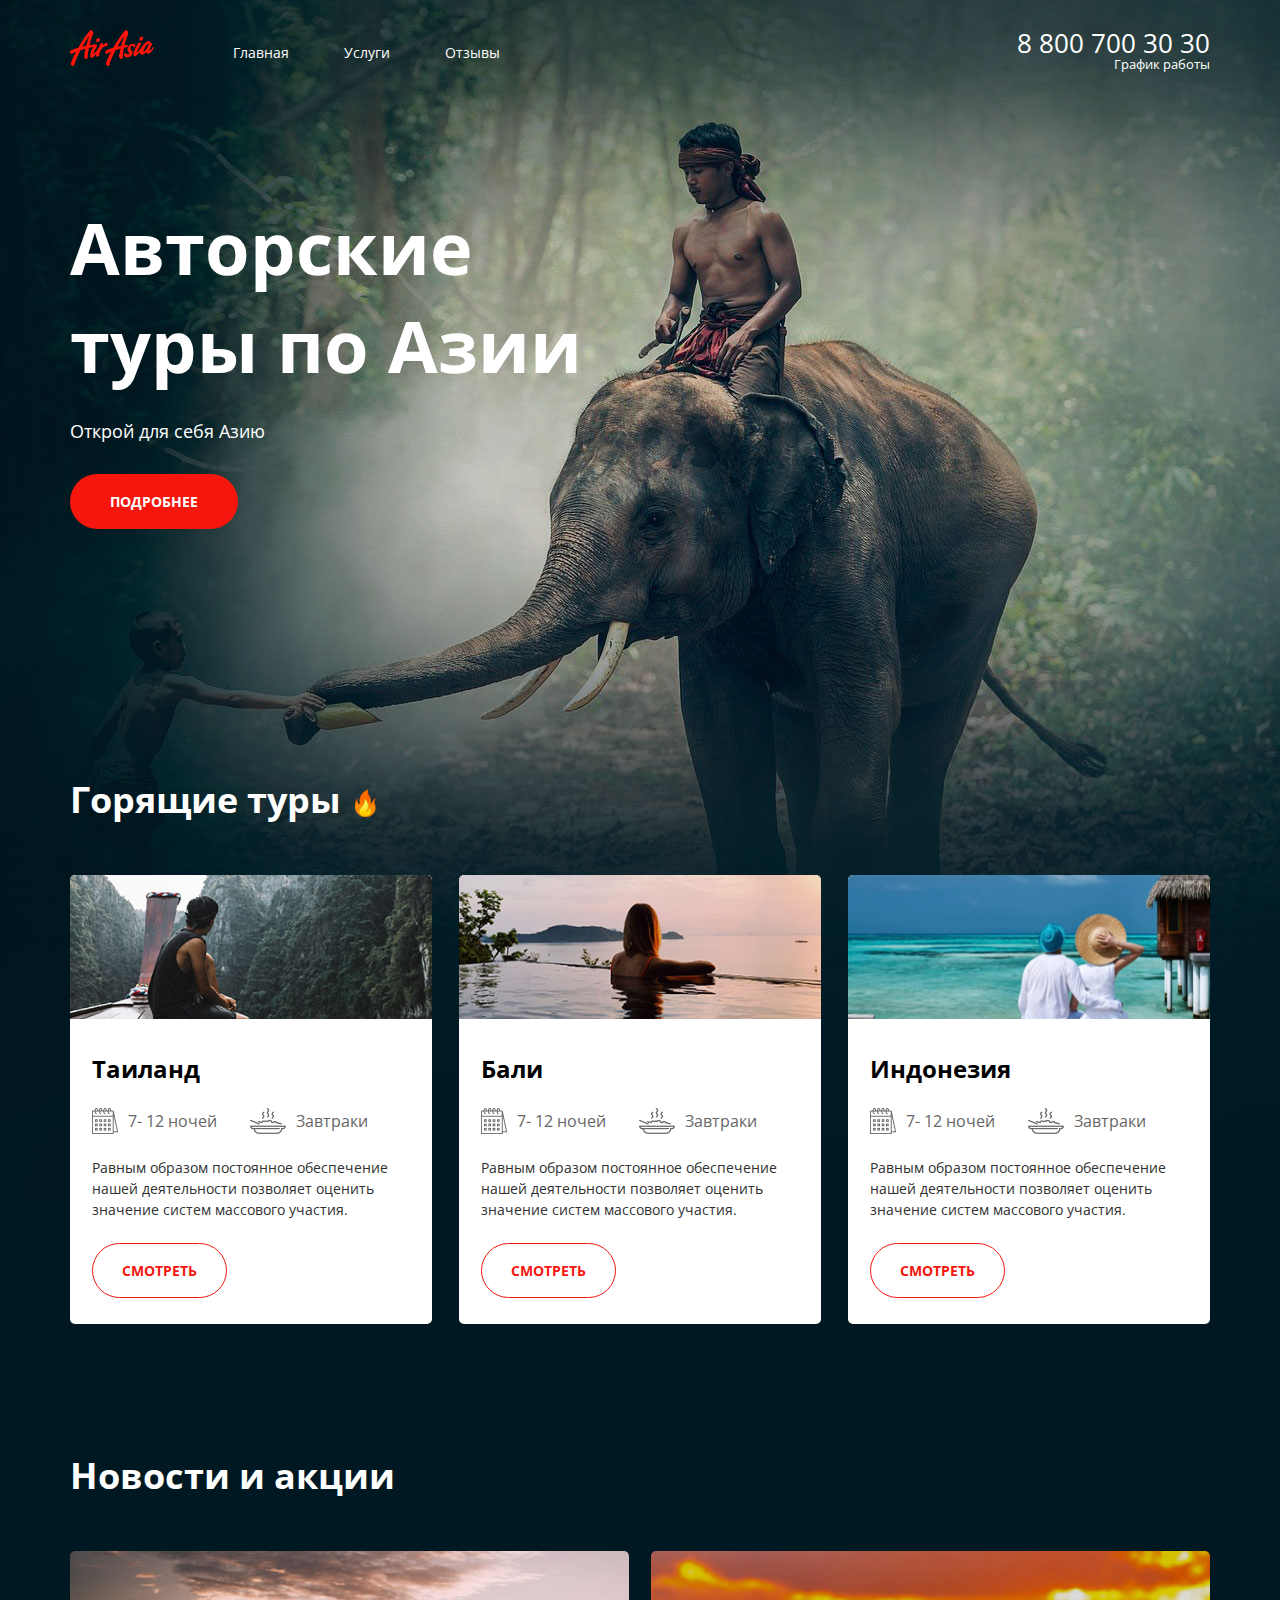
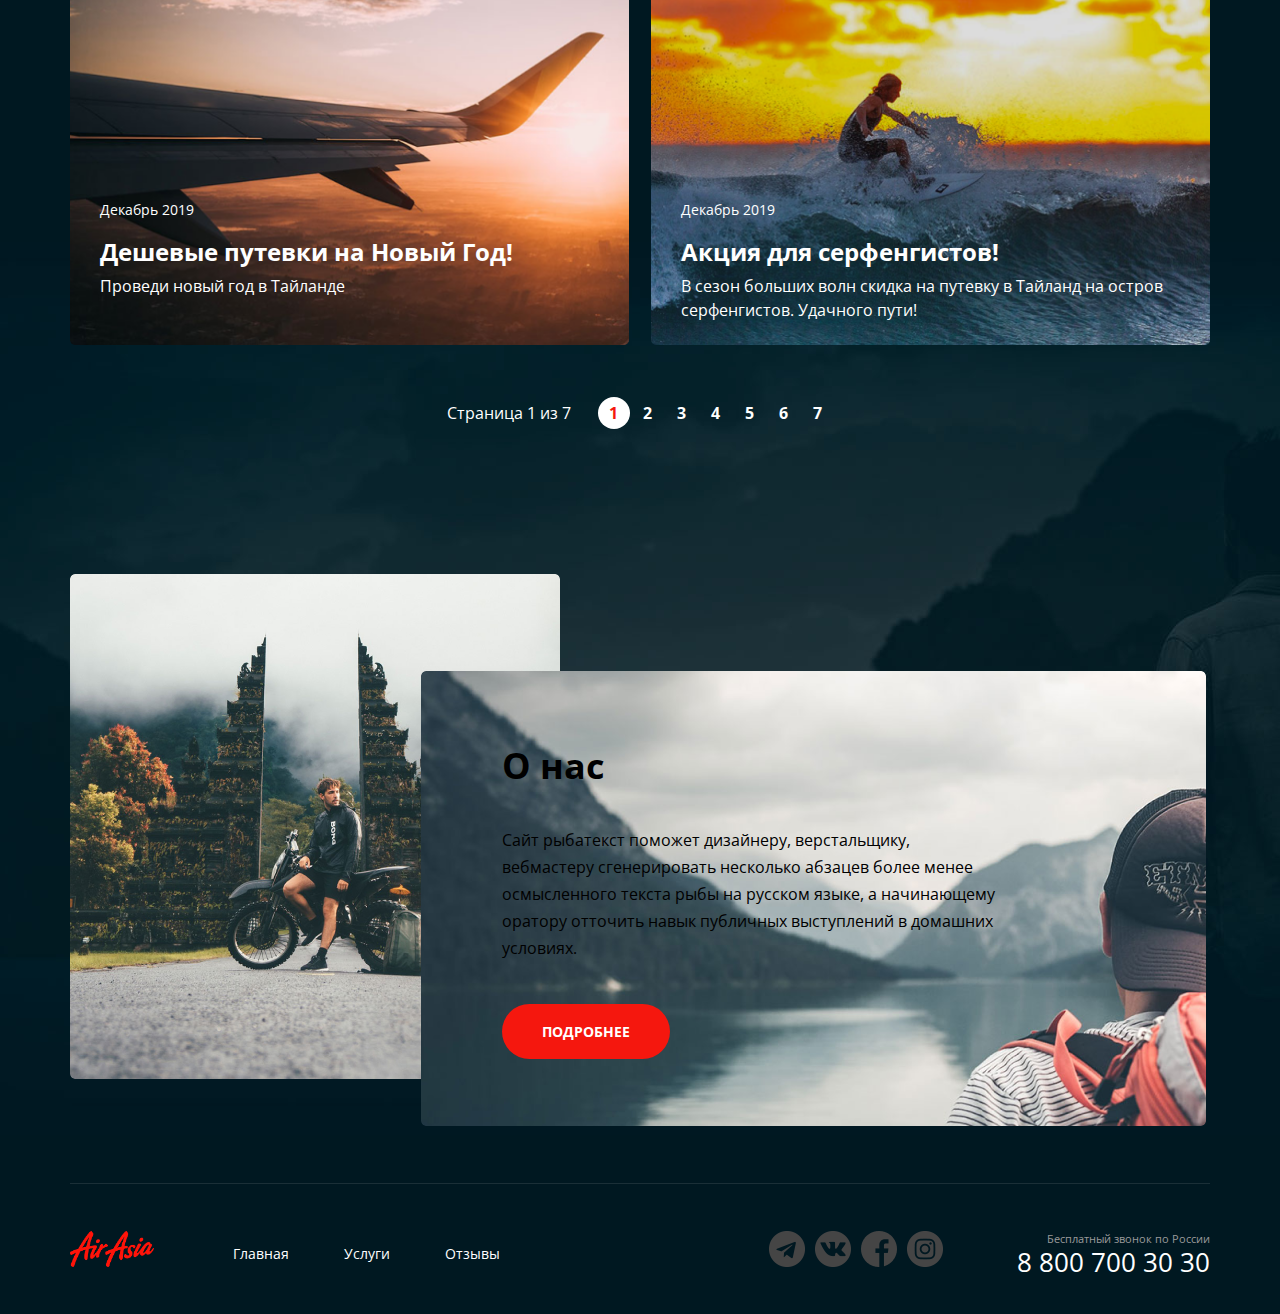
==== about.html @ 53f05a83 "Add files via upload" ====
<!DOCTYPE html>
<html lang="ru">

<head>
  <meta charset="UTF-8">
  <meta http-equiv="X-UA-Compatible" content="IE=edge">
  <meta name="viewport" content="width=1200, initial-scale=1.0">
  <title>Air Asia</title>
  <link rel="stylesheet" href="./style/main.css">
</head>

<body>
  <div class="wrapper main-page-wrapper">

    <section class="hero ">
      <div class="container hero__container">
        <header class="header">
          <div class="header__col">
            <a href="./about.html" class="logo">
              <img src="./img/logo.png" alt="" class="logo__img">
            </a>
            <nav class="menu">
              <ul class="menu__list">
                <li class="menu__item">
                  <a href="./about.html" class="menu__link">Главная</a>
                </li>
                <li class="menu__item">
                  <a href="./services.html" class="menu__link">Услуги</a>
                </li>
                <li class="menu__item">
                  <a href="./reviews.html" class="menu__link">Отзывы</a>
                </li>
              </ul>
            </nav>
          </div>
          <div class="header__col header__col--align-right">
            <adress class="contacts">
              <a href="tel:+78007003030" class="contacts__phone">8 800 700 30 30</a>
              <div class="contacts__info">График работы</div>
            </adress>
          </div>
        </header>
        <div class="hero__promo">
          <h1 class="main-title">Авторские туры по Азии</h1>
          <h4 class="hero__subtitle">Открой для себя Азию</h4>
          <a href="#" class="button">Подробнее</a>
        </div>
      </div>
    </section>
    <section class="offers">
      <div class="container offers__container">
        <h2 class="title title--fire">Горящие туры</h2>
        <ul class="offers__list">
          <li class="offers__item offer">
            <img src="./img/river.png" alt="" class="offer__img">
            <div class="offer__content">
              <h5 class="offer__title">Таиланд</h5>
              <ul class="offer__features">
                <li class="offer__feature">
                  <img src="./img/calendar.png" alt="" class="offer__feature-icon">
                  <div class="offer__feature-text">7- 12 ночей</div>
                </li>
                <li class="offer__feature">
                  <img src="./img/meal.png" alt="" class="offer__feature-icon">
                  <div class="offer__feature-text">Завтраки</div>
                </li>
              </ul>
              <div class="offer__text">
                <p>
                  Равным образом постоянное обеспечение нашей деятельности позволяет оценить значение систем массового
                  участия.
                </p>
              </div>
              <div class="button-wrapper">
                <a href="#" class="button button--watch">Смотреть</a>
              </div>
            </div>
          </li>
          <li class="offers__item offer">
            <img src="./img/pool.png" alt="" class="offer__img">
            <div class="offer__content">
              <h5 class="offer__title">Бали</h5>
              <ul class="offer__features">
                <li class="offer__feature">
                  <img src="./img/calendar.png" alt="" class="offer__feature-icon">
                  <div class="offer__feature-text">7- 12 ночей</div>
                </li>
                <li class="offer__feature">
                  <img src="./img/meal.png" alt="" class="offer__feature-icon">
                  <div class="offer__feature-text">Завтраки</div>
                </li>
              </ul>
              <div class="offer__text">
                <p>
                  Равным образом постоянное обеспечение нашей деятельности позволяет оценить значение систем массового
                  участия.
                </p>
              </div>
              <div class="button-wrapper">
                <a href="#" class="button button--watch">Смотреть</a>
              </div>
            </div>
          </li>
          <li class="offers__item offer">
            <img src="./img/ocean.png" alt="" class="offer__img">
            <div class="offer__content">
              <h5 class="offer__title">Индонезия</h5>
              <ul class="offer__features">
                <li class="offer__feature">
                  <img src="./img/calendar.png" alt="" class="offer__feature-icon">
                  <div class="offer__feature-text">7- 12 ночей</div>
                </li>
                <li class="offer__feature">
                  <img src="./img/meal.png" alt="" class="offer__feature-icon">
                  <div class="offer__feature-text">Завтраки</div>
                </li>
              </ul>
              <div class="offer__text">
                <p>
                  Равным образом постоянное обеспечение нашей деятельности позволяет оценить значение систем массового
                  участия.
                </p>
              </div>
              <div class="button-wrapper">
                <a href="#" class="button button--watch">Смотреть</a>
              </div>
            </div>
          </li>
        </ul>
      </div>
    </section>
    <section class="news">
      <div class="container news__container">
        <h2 class="title">Новости и акции</h2>
        <ul class="news__list">
          <li class="news__item single-news">
            <img src="./img/plain.png" alt="" class="single-news__img">
            <div class="single-news__content">
              <date class="single-news__date">Декабрь 2019</date>
              <h5 class="single-news__title">Дешевые путевки на Новый Год!</h5>
              <div class="single-news__text">
                <p>Проведи новый год в Тайланде</p>
              </div>
            </div>
          </li>
          <li class="news__item single-news">
            <img src="./img/surfer.png" alt="" class="single-news__img">
            <div class="single-news__content">
              <date class="single-news__date">Декабрь 2019</date>
              <h5 class="single-news__title">Акция для серфенгистов!</h5>
              <div class="single-news__text">
                <p>В сезон больших волн скидка на путевку в Тайланд на остров серфенгистов. Удачного пути!</p>
              </div>
            </div>
          </li>
        </ul>
        <div class="paginator">
          <div class="paginator__display">Страница 1 из 7</div>
          <ul class="paginator__list">
            <li class="paginator__item paginator__item--active">
              <a href="#" class="paginator__link">1</a>
            </li>
            <li class="paginator__item">
              <a href="#" class="paginator__link">2</a>
            </li>
            <li class="paginator__item">
              <a href="#" class="paginator__link">3</a>
            </li>
            <li class="paginator__item">
              <a href="#" class="paginator__link">4</a>
            </li>
            <li class="paginator__item">
              <a href="#" class="paginator__link">5</a>
            </li>
            <li class="paginator__item">
              <a href="#" class="paginator__link">6</a>
            </li>
            <li class="paginator__item">
              <a href="#" class="paginator__link">7</a>
            </li>
          </ul>
        </div>
      </div>
    </section>
    <section class="about">
      <div class="container about__container">
        <div class="about__content">
          <div class="about__info">
            <h2 class="title title--dark">О нас</h2>
            <div class="about__text">
              <p>
                Сайт рыбатекст поможет дизайнеру, верстальщику, вебмастеру сгенерировать несколько абзацев более менее
                осмысленного текста рыбы на русском языке, а начинающему оратору отточить навык публичных выступлений
                в домашних условиях.
              </p>
            </div>
            <a href="#" class="button">Подробнее</a>
          </div>
        </div>
      </div>
    </section>

    <footer class="footer-container">
      <div class="container footer-container__content">
        <div class="footer">
          <div class="footer__col">
            <a href="./about.html" class="logo">
              <img src="./img/logo.png" alt="" class="logo__img">
            </a>
            <nav class="menu">
              <ul class="menu__list">
                <li class="menu__item">
                  <a href="./about.html" class="menu__link">Главная</a>
                </li>
                <li class="menu__item">
                  <a href="./services.html" class="menu__link">Услуги</a>
                </li>
                <li class="menu__item">
                  <a href="#" class="menu__link">Отзывы</a>
                </li>
              </ul>
            </nav>
          </div>
          <div class="footer__col footer__col--align-right">
            <ul class="social">
              <li class="social__item social__item--tg">
                <a href="" class="social__link"></a>
              </li>
              <li class="social__item social__item--vk">
                <a href="" class="social__link"></a>
              </li>
              <li class="social__item social__item--fb">
                <a href="" class="social__link"></a>
              </li>
              <li class="social__item social__item--inst">
                <a href="" class="social__link"></a>
              </li>
            </ul>
            <adress class="contacts">
              <div class="contacts__facts">Бесплатный звонок по России</div>
              <a href="tel:+78007003030" class="contacts__phone">8 800 700 30 30</a>
            </adress>
          </div>
        </div>
      </div>
    </footer>
  </div>
</body>

</html>
---- style/main.css ----
@import url(./layout/normalize.css);
@import url('https://fonts.googleapis.com/css2?family=Open+Sans:wght@400;600;700&display=swap');
@import url(./layout/base.css);
@import url(./blocks/main-page.css);
@import url(./blocks/header.css);
@import url(./blocks/hero.css);
@import url(./blocks/offers.css);
@import url(./blocks/news.css);
@import url(./blocks/about.css);
@import url(./blocks/footer.css);
@import url(./blocks/top-line.css);
@import url(./blocks/services.css);
@import url(./blocks/inner-section.css);
@import url(./blocks/welcome-page.css);
@import url(./blocks/reviews.css);
@import url(./blocks/forms.css);
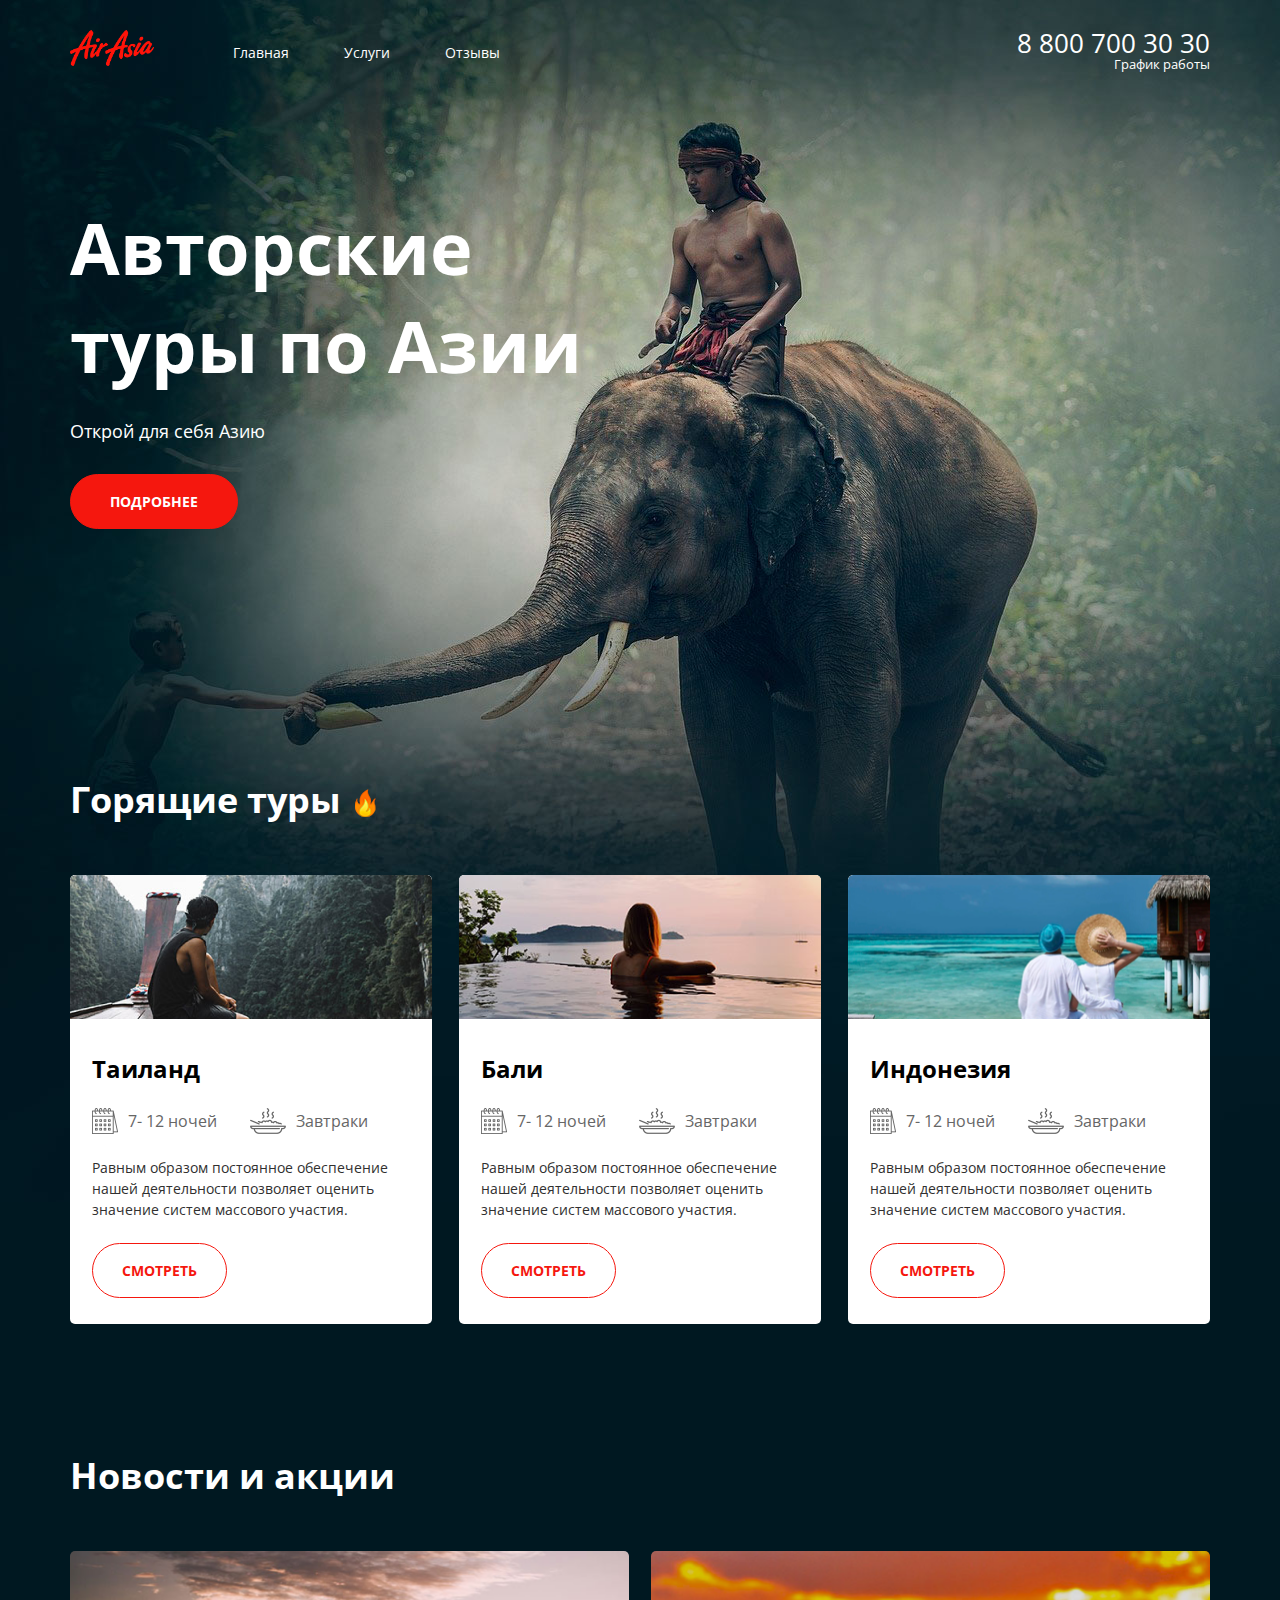
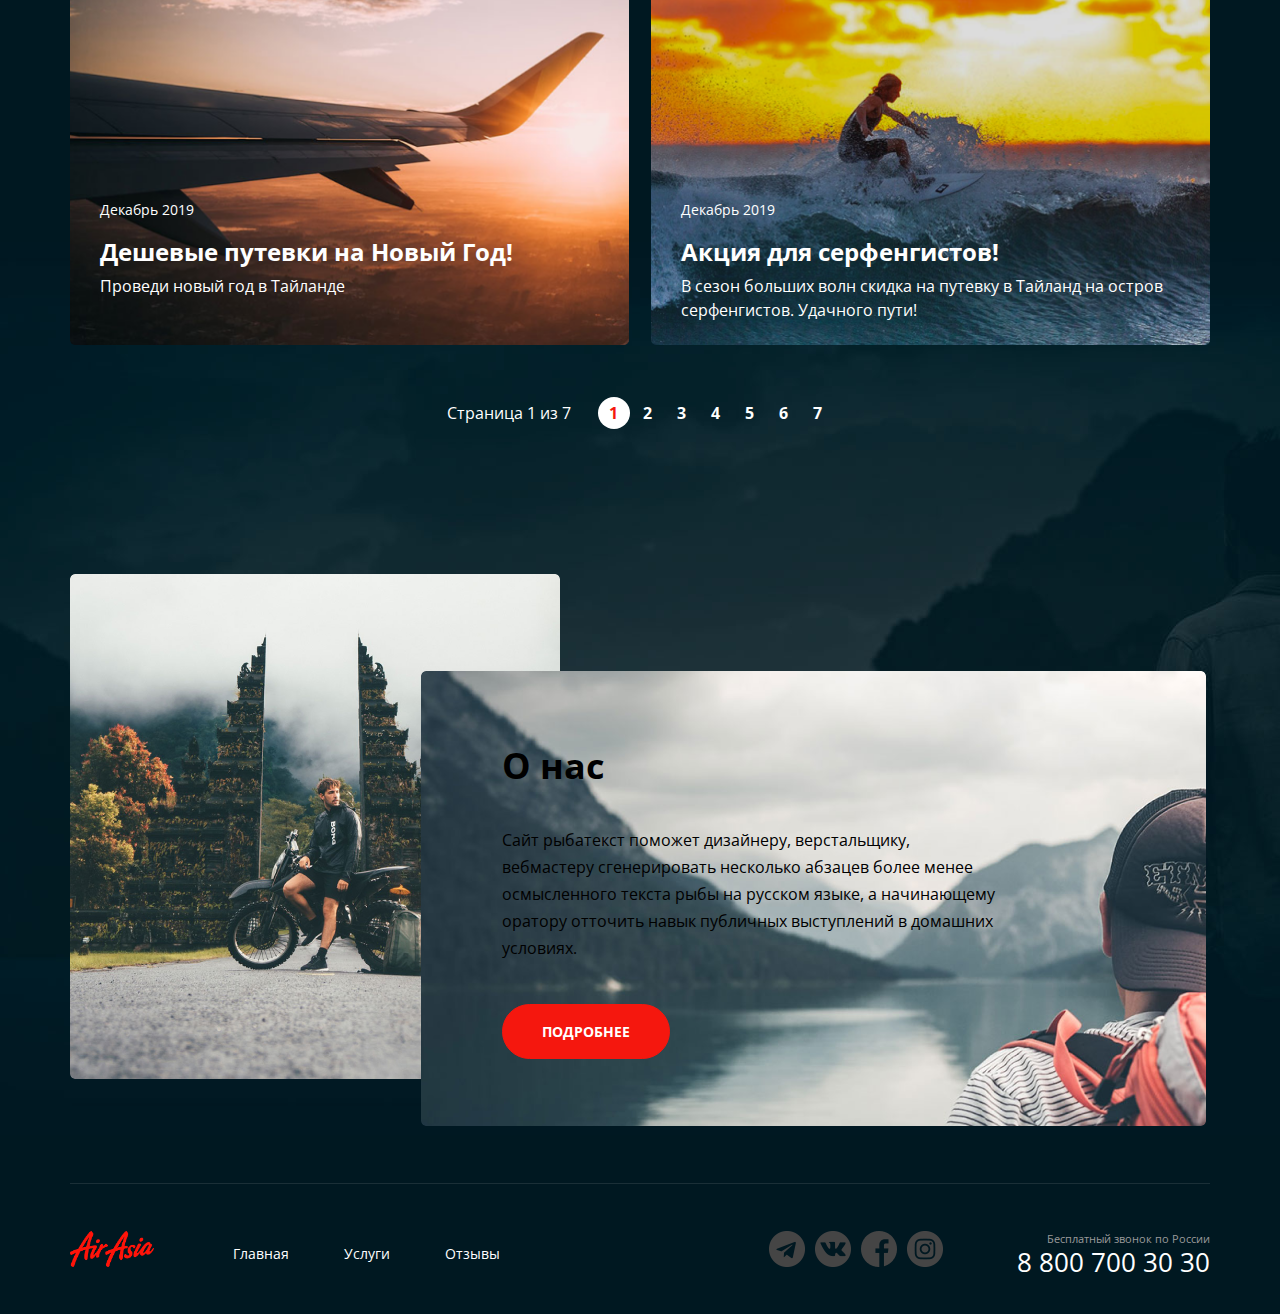
==== commit 8fa017c1: "добавил анимации" ====
--- a/about.html
+++ b/about.html
@@ -57,11 +57,11 @@
               <h5 class="offer__title">Таиланд</h5>
               <ul class="offer__features">
                 <li class="offer__feature">
-                  <img src="./img/calendar.png" alt="" class="offer__feature-icon">
+                  <img src="./img/icons/calendar.png" alt="" class="offer__feature-icon">
                   <div class="offer__feature-text">7- 12 ночей</div>
                 </li>
                 <li class="offer__feature">
-                  <img src="./img/meal.png" alt="" class="offer__feature-icon">
+                  <img src="./img/icons/meal.png" alt="" class="offer__feature-icon">
                   <div class="offer__feature-text">Завтраки</div>
                 </li>
               </ul>
@@ -82,11 +82,11 @@
               <h5 class="offer__title">Бали</h5>
               <ul class="offer__features">
                 <li class="offer__feature">
-                  <img src="./img/calendar.png" alt="" class="offer__feature-icon">
+                  <img src="./img/icons/calendar.png" alt="" class="offer__feature-icon">
                   <div class="offer__feature-text">7- 12 ночей</div>
                 </li>
                 <li class="offer__feature">
-                  <img src="./img/meal.png" alt="" class="offer__feature-icon">
+                  <img src="./img/icons/meal.png" alt="" class="offer__feature-icon">
                   <div class="offer__feature-text">Завтраки</div>
                 </li>
               </ul>
@@ -107,11 +107,11 @@
               <h5 class="offer__title">Индонезия</h5>
               <ul class="offer__features">
                 <li class="offer__feature">
-                  <img src="./img/calendar.png" alt="" class="offer__feature-icon">
+                  <img src="./img/icons/calendar.png" alt="" class="offer__feature-icon">
                   <div class="offer__feature-text">7- 12 ночей</div>
                 </li>
                 <li class="offer__feature">
-                  <img src="./img/meal.png" alt="" class="offer__feature-icon">
+                  <img src="./img/icons/meal.png" alt="" class="offer__feature-icon">
                   <div class="offer__feature-text">Завтраки</div>
                 </li>
               </ul>
@@ -216,7 +216,7 @@
                   <a href="./services.html" class="menu__link">Услуги</a>
                 </li>
                 <li class="menu__item">
-                  <a href="#" class="menu__link">Отзывы</a>
+                  <a href="./reviews.html" class="menu__link">Отзывы</a>
                 </li>
               </ul>
             </nav>
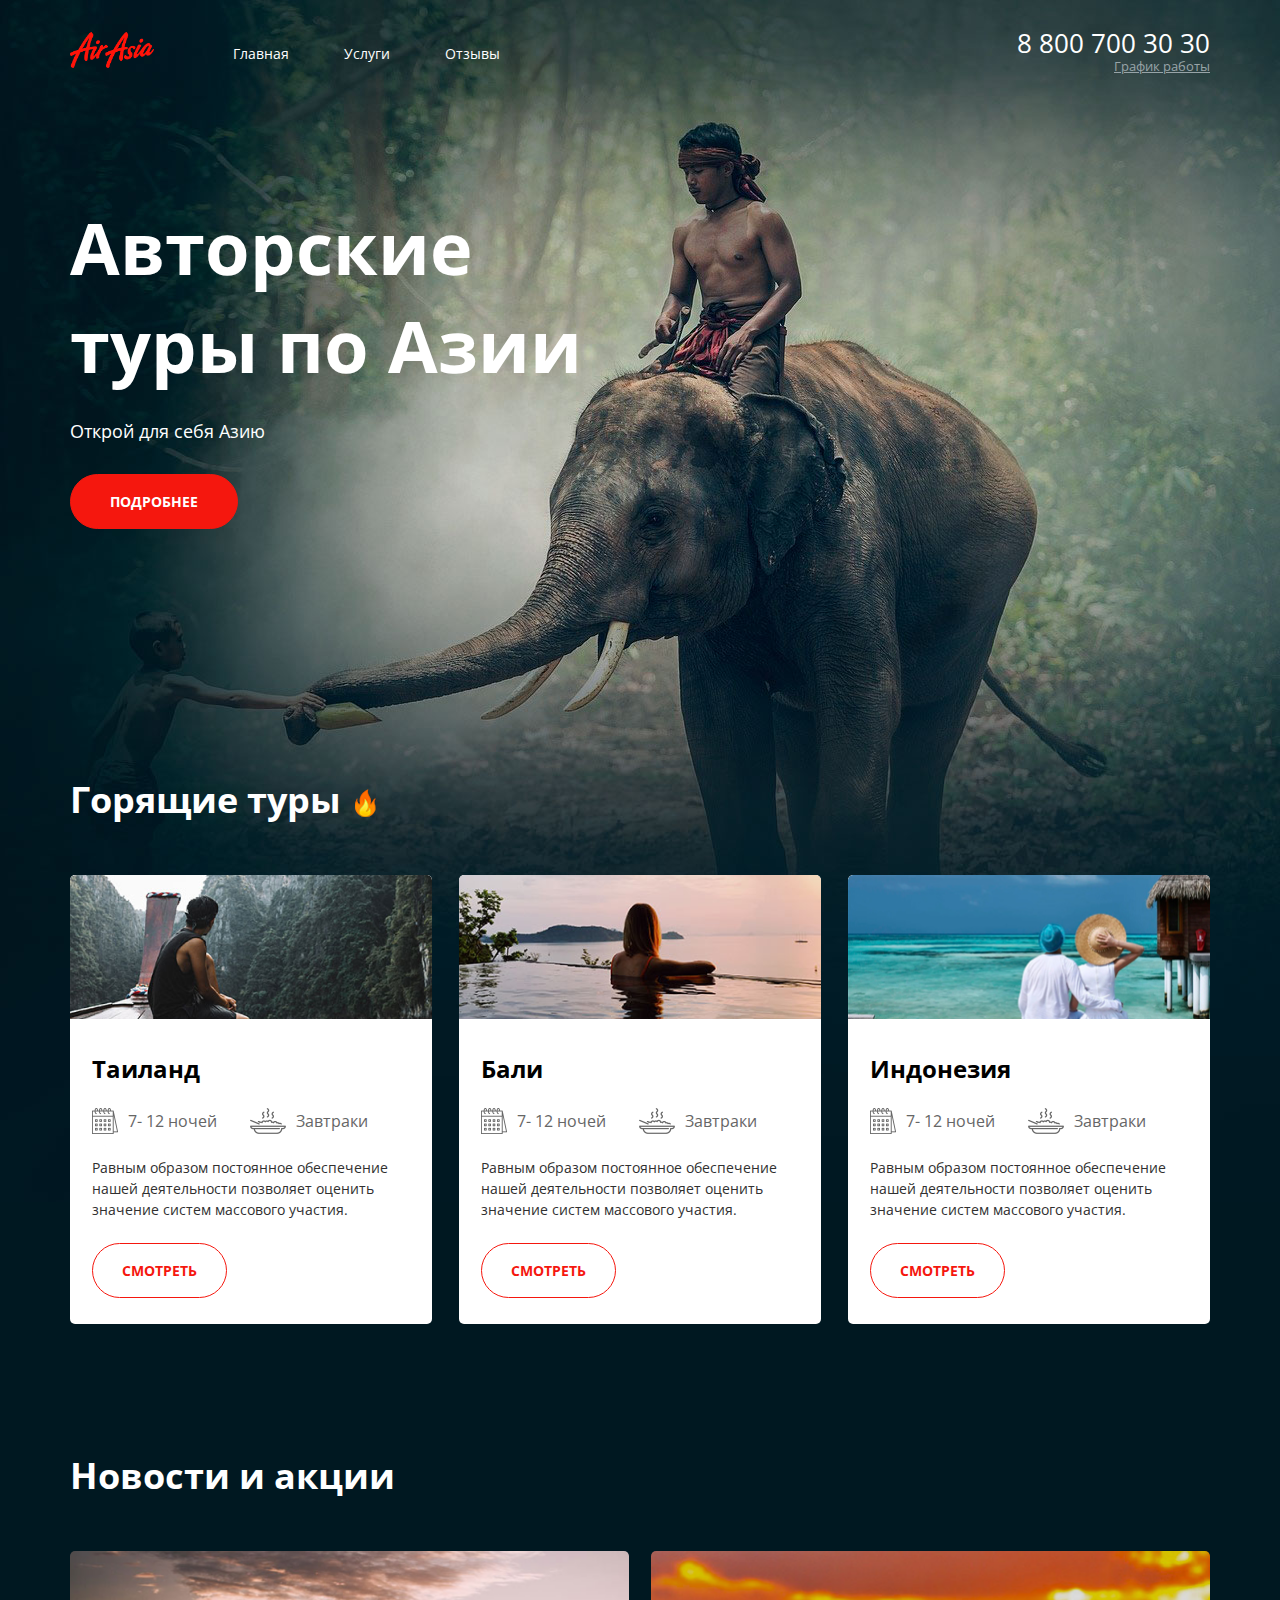
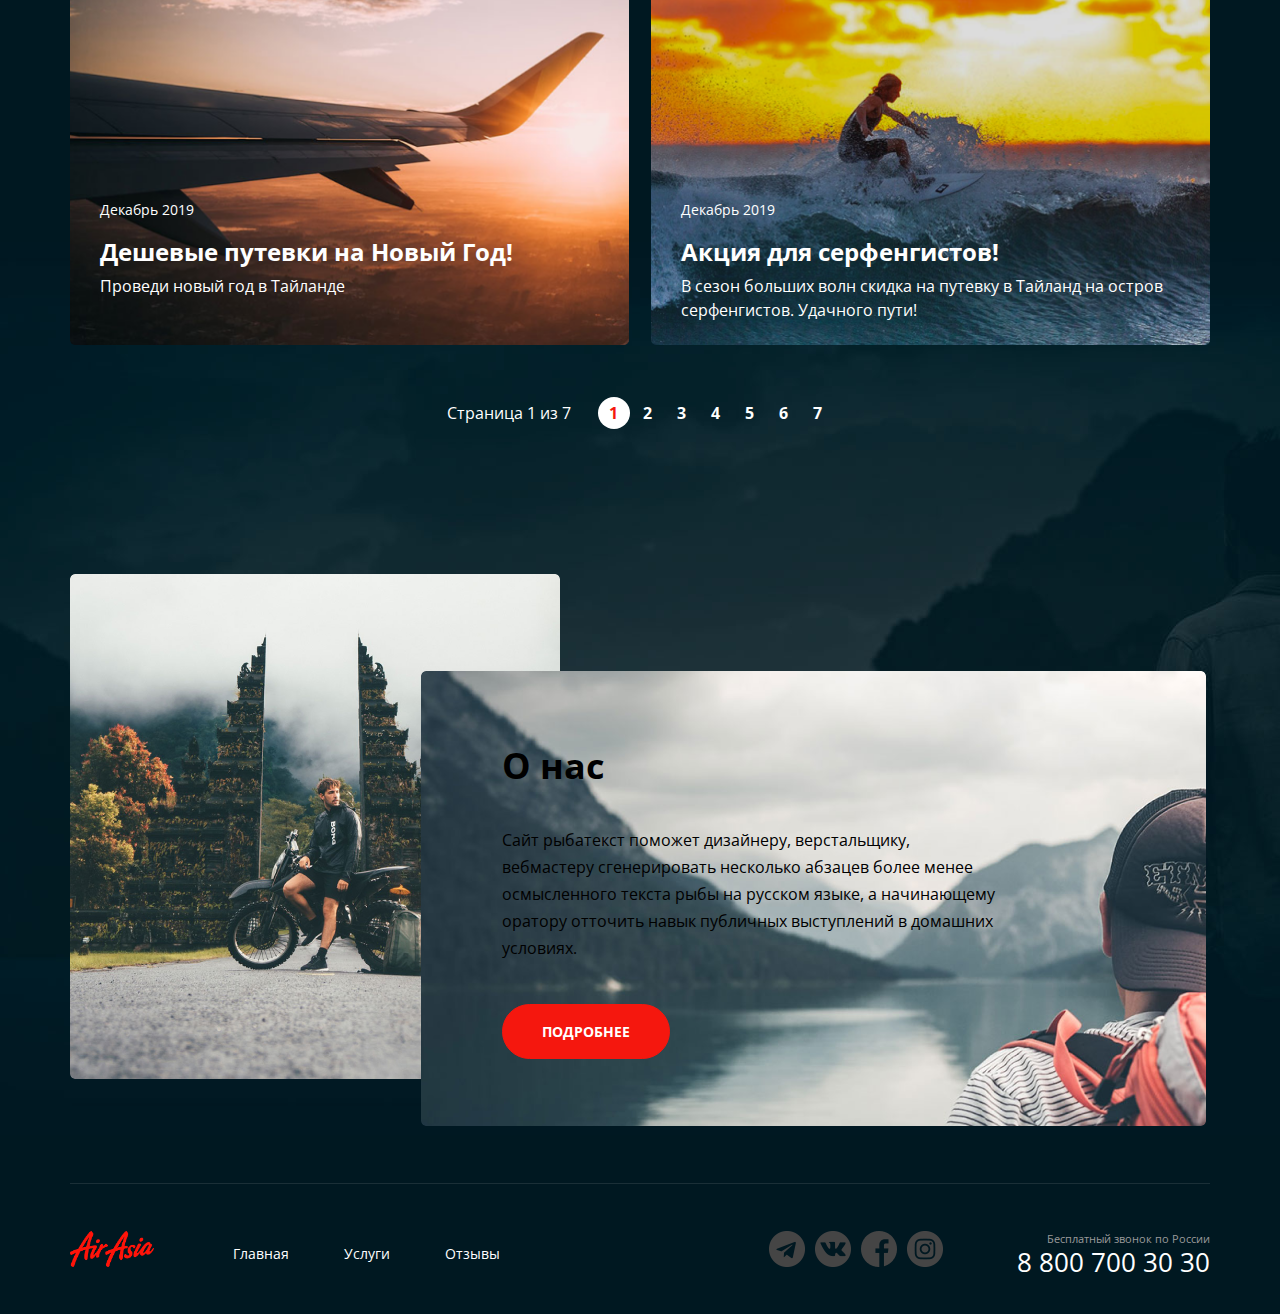
==== commit 53ee1540: "добавил выпадающее меню" ====
--- a/about.html
+++ b/about.html
@@ -36,7 +36,15 @@
           <div class="header__col header__col--align-right">
             <adress class="contacts">
               <a href="tel:+78007003030" class="contacts__phone">8 800 700 30 30</a>
-              <div class="contacts__info">График работы</div>
+              <div class="contacts-dropdown">
+                <div class="contacts-dropdown__title">График работы</div>
+                <div class="contacts-dropdown__info">
+                  <ul class="contacts-dropdown__list">
+                    <li class="contacts-dropdown__item contacts-dropdown__item--bold">пн-вс: 09:00 - 20:00</li>
+                    <li class="contacts-dropdown__item">Обед: 14:00-14:30</li>
+                  </ul>
+                </div>
+              </div>
             </adress>
           </div>
         </header>
